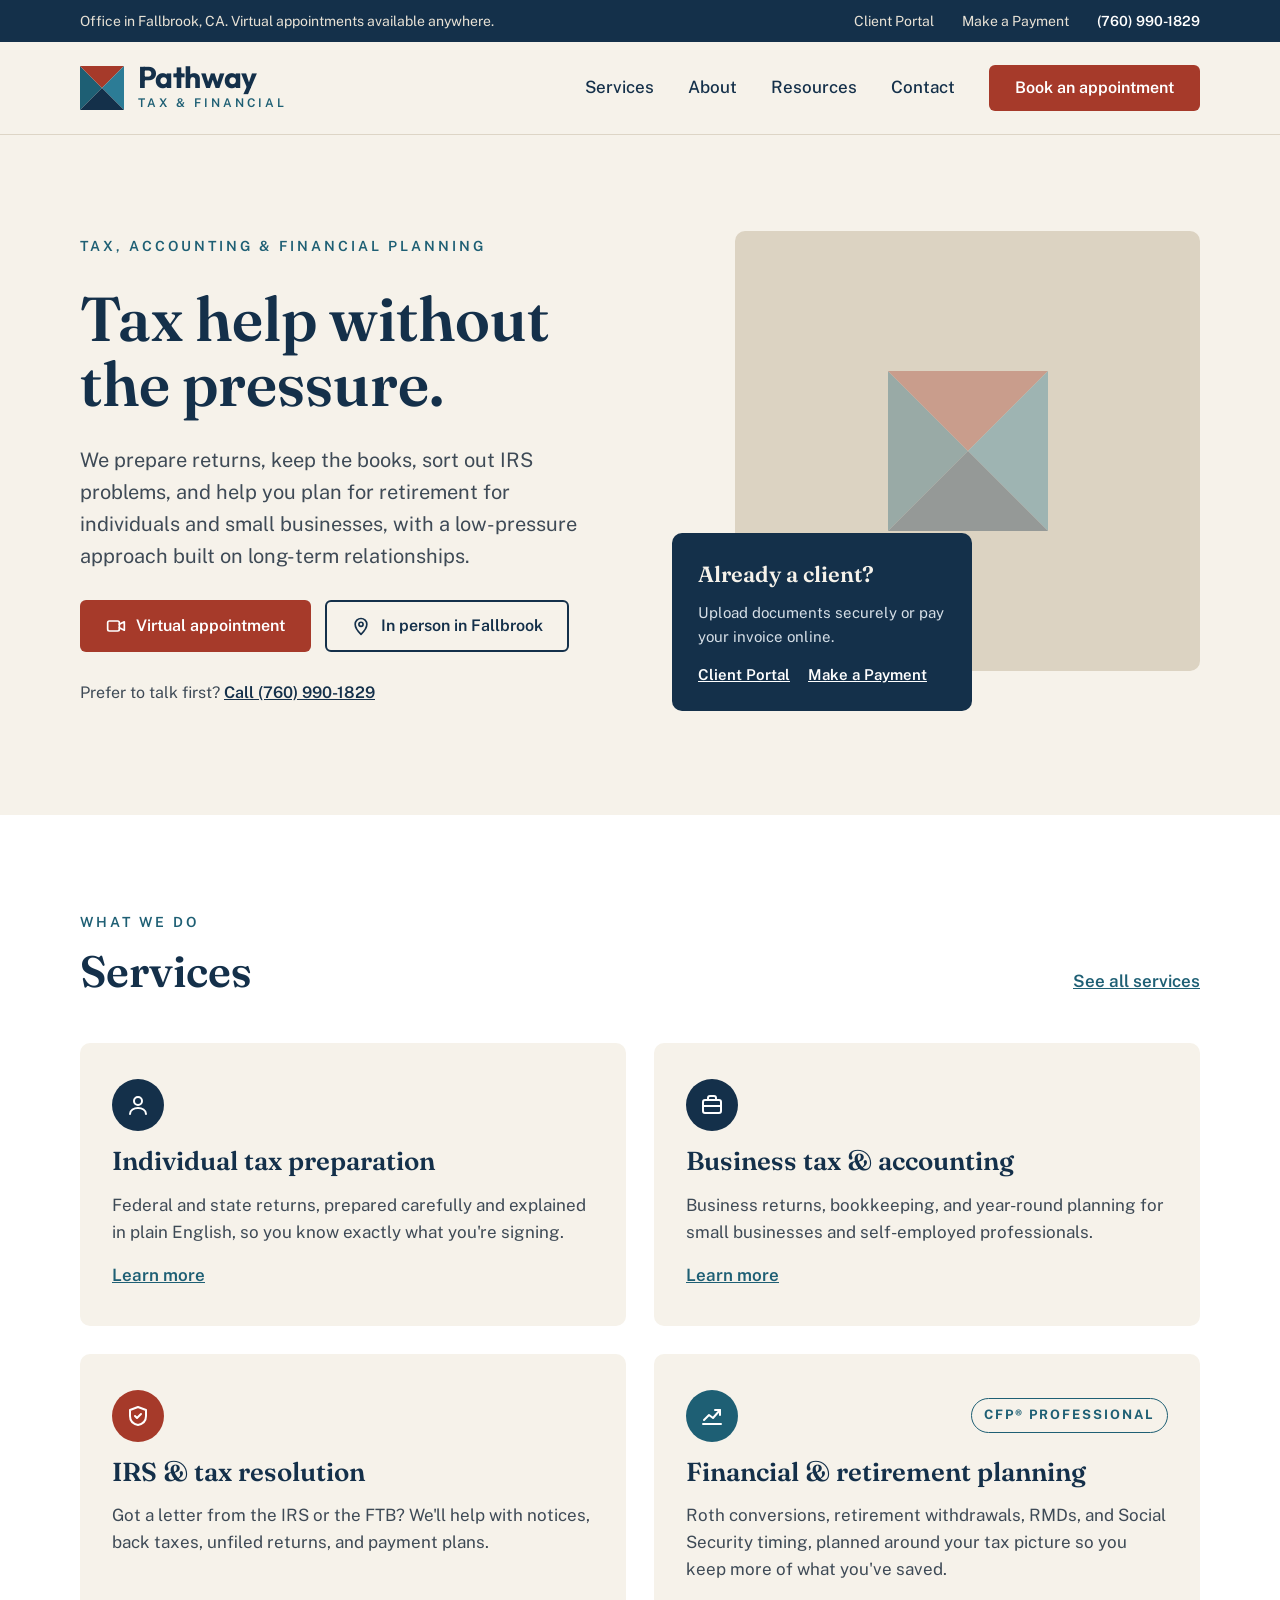
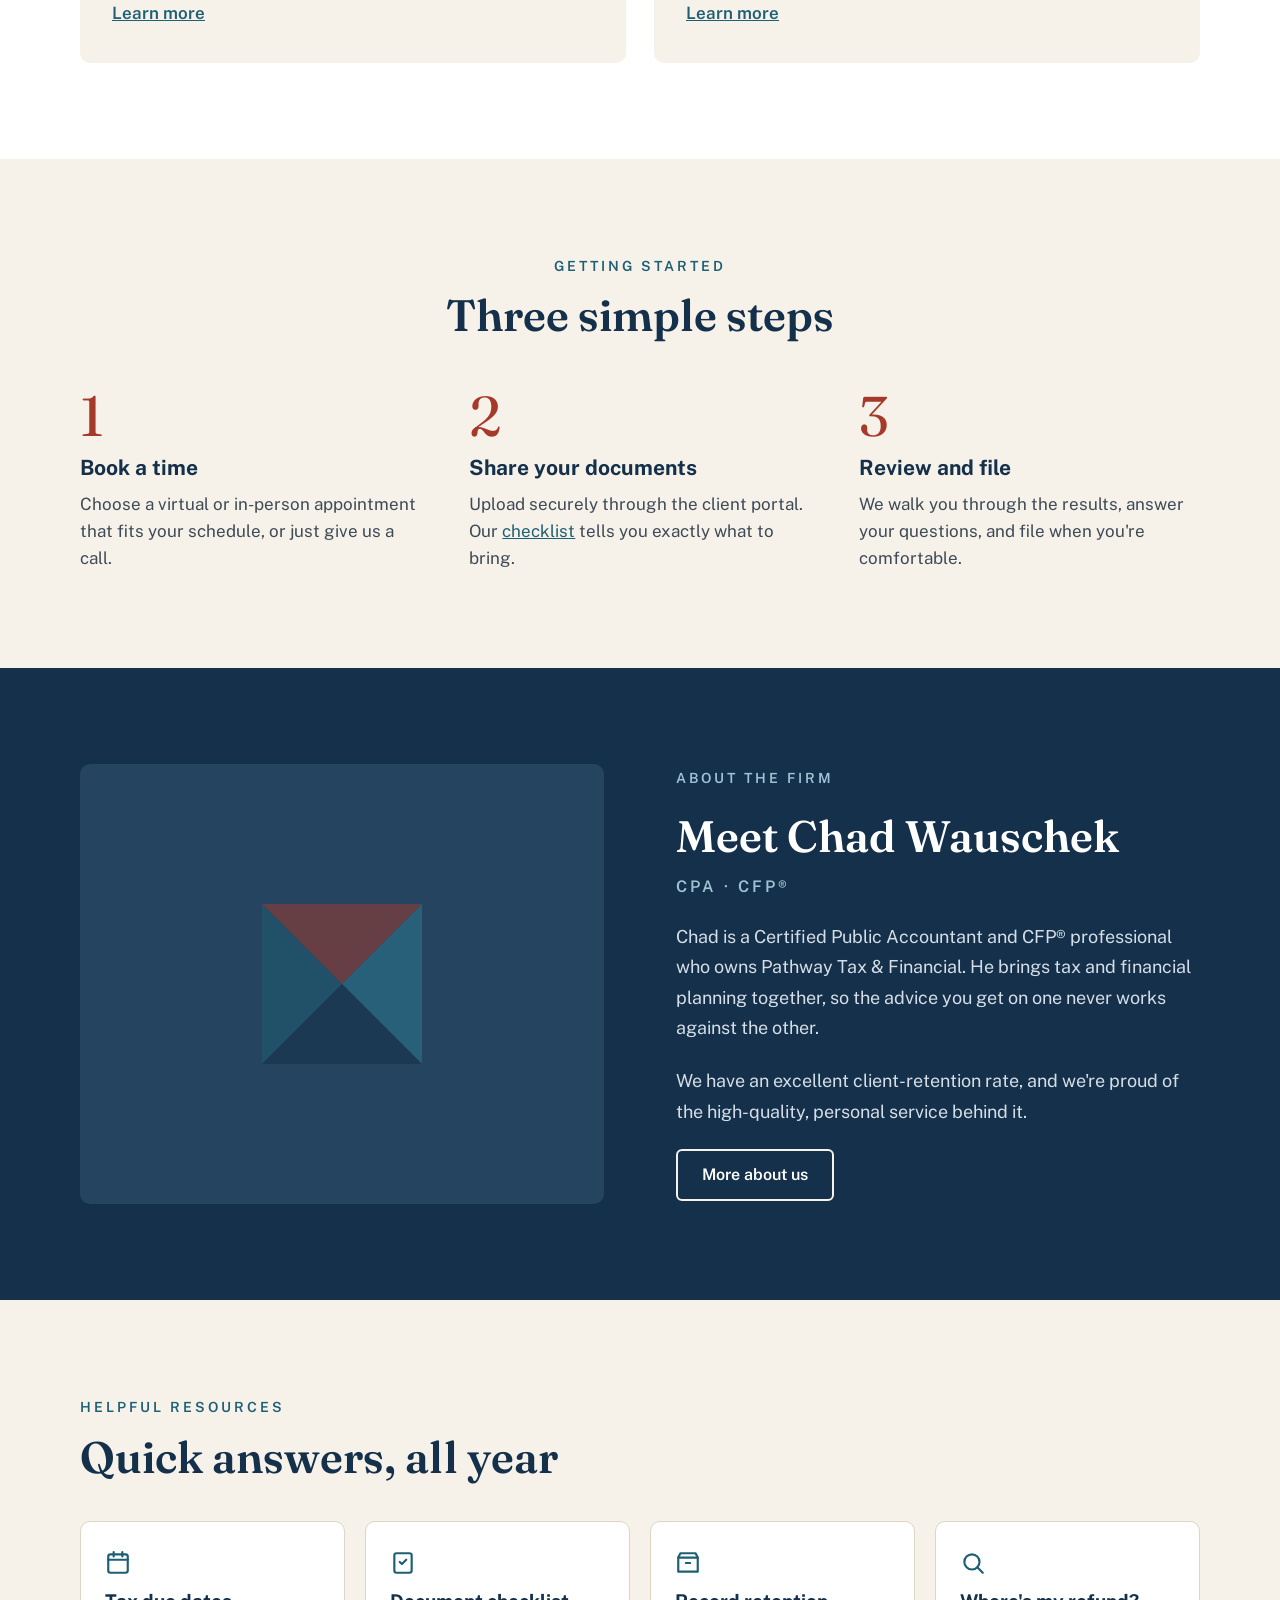
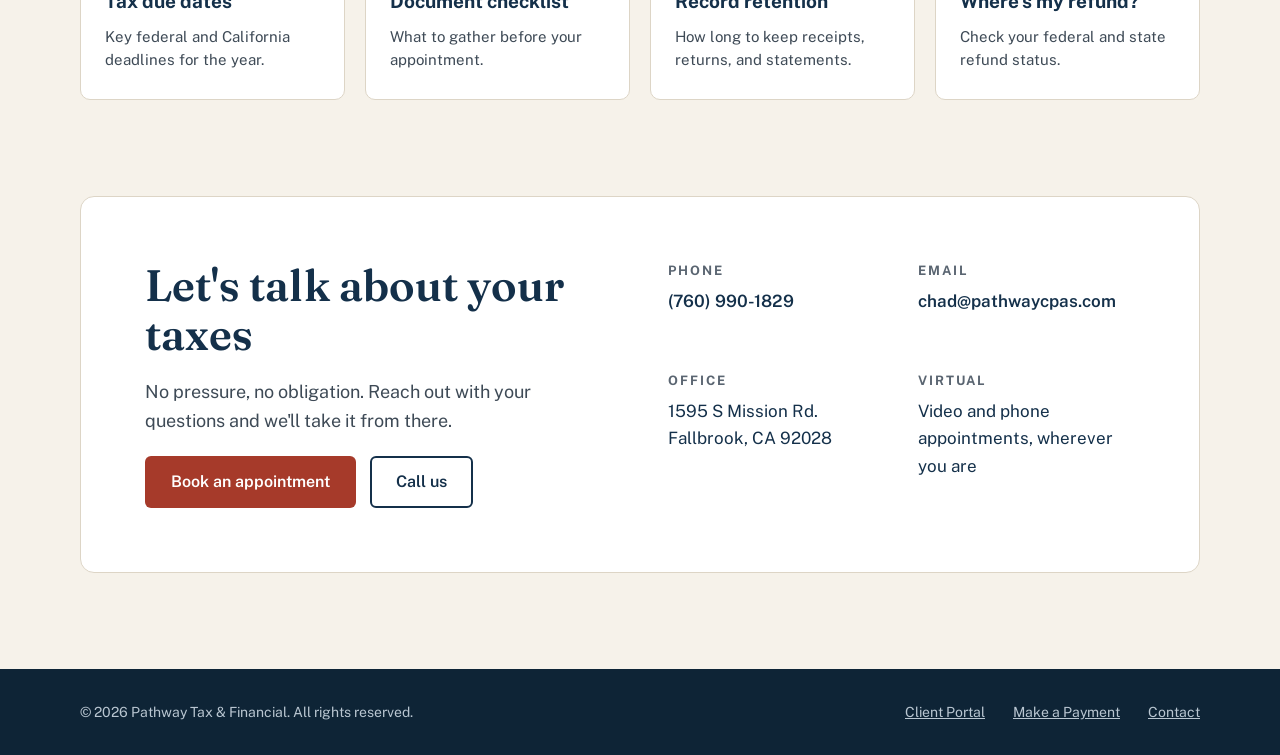
==== index.html @ 4cc6a49d "Add files via upload" ====
<!doctype html>
<html lang="en">
<head>
<meta charset="utf-8">
<meta name="viewport" content="width=device-width, initial-scale=1">
<title>Pathway Tax & Financial | CPA in Fallbrook, CA and Virtual</title>
<meta name="description" content="Tax preparation, accounting, IRS resolution, and tax-focused retirement planning from Chad Wauschek, CPA, CFP®. Office in Fallbrook, CA, with virtual appointments anywhere.">
<link rel="icon" href="images/favicon.svg" type="image/svg+xml">
<link rel="preconnect" href="https://fonts.googleapis.com">
<link rel="preconnect" href="https://fonts.gstatic.com" crossorigin>
<link rel="stylesheet" href="https://fonts.googleapis.com/css2?family=Fraunces:opsz,wght@9..144,400;9..144,600&family=Public+Sans:wght@400;500;600;700&family=Outfit:wght@700&display=swap">
<link rel="stylesheet" href="styles.css">
</head>
<body>
<div class="topbar">
  <div class="wrap">
    <span>Office in Fallbrook, CA. Virtual appointments available anywhere.</span>
    <div class="topbar-links">
      <a href="https://pathwaytax.clientportal.com">Client Portal</a>
      <a href="https://pathwaytax.clientportal.com">Make a Payment</a>
      <a class="phone" href="tel:+17609901829">(760) 990-1829</a>
    </div>
  </div>
</div>
<header class="header">
  <div class="wrap">
    <a class="logo" href="index.html" aria-label="Pathway Tax &amp; Financial home">
      <svg viewBox="0 0 44 44" aria-hidden="true"><polygon points="0,0 22,22 0,44" fill="#1E5F74"/><polygon points="0,0 22,22 44,0" fill="#A63A2A"/><polygon points="44,0 22,22 44,44" fill="#2C7C96"/><polygon points="0,44 22,22 44,44" fill="#14304A"/></svg>
      <span class="logo-text"><span class="logo-name">Pathway</span><span class="logo-sub">Tax &amp; Financial</span></span>
    </a>
    <button class="menu-toggle" type="button" aria-label="Open menu" aria-expanded="false" aria-controls="site-nav">
      <svg width="24" height="24" viewBox="0 0 24 24" fill="none" stroke="currentColor" stroke-width="2" stroke-linecap="round" aria-hidden="true"><path d="M4 7h16M4 12h16M4 17h16"/></svg>
    </button>
    <nav class="nav" id="site-nav" aria-label="Main">
      <a href="services.html">Services</a>
      <a href="about.html">About</a>
      <a href="resources.html">Resources</a>
      <a href="contact.html">Contact</a>
      <a class="btn btn--primary" href="contact.html#book">Book an appointment</a>
    </nav>
  </div>
</header>
<main>

<section class="hero">
  <div class="wrap">
    <div class="hero-copy">
      <span class="kicker">Tax, accounting &amp; financial planning</span>
      <h1>Tax help without the pressure.</h1>
      <p class="lede">We prepare returns, keep the books, sort out IRS problems, and help you plan for retirement for individuals and small businesses, with a low-pressure approach built on long-term relationships.</p>
      <div class="btn-row">
        <a class="btn btn--primary" href="contact.html#book"><svg viewBox="0 0 24 24" fill="none" stroke="currentColor" stroke-width="2" stroke-linecap="round" stroke-linejoin="round" aria-hidden="true"><rect x="2" y="6" width="14" height="12" rx="2"/><path d="M16 10l6-3v10l-6-3"/></svg>Virtual appointment</a>
        <a class="btn btn--outline" href="contact.html#book"><svg viewBox="0 0 24 24" fill="none" stroke="currentColor" stroke-width="2" stroke-linecap="round" stroke-linejoin="round" aria-hidden="true"><path d="M12 22s7-6.5 7-12a7 7 0 0 0-14 0c0 5.5 7 12 7 12z"/><circle cx="12" cy="10" r="2.5"/></svg>In person in Fallbrook</a>
      </div>
      <p class="hero-call">Prefer to talk first? <a href="tel:+17609901829">Call (760) 990-1829</a></p>
    </div>
    <div class="hero-visual">
      <div class="photo "><svg viewBox="0 0 44 44" aria-hidden="true"><polygon points="0,0 22,22 0,44" fill="#1E5F74"/><polygon points="0,0 22,22 44,0" fill="#A63A2A"/><polygon points="44,0 22,22 44,44" fill="#2C7C96"/><polygon points="0,44 22,22 44,44" fill="#14304A"/></svg><img src="images/office.jpg" alt="The Pathway Tax & Financial office" onerror="this.remove()"></div>
      <div class="client-box">
        <strong>Already a client?</strong>
        <span>Upload documents securely or pay your invoice online.</span>
        <div class="links"><a href="https://pathwaytax.clientportal.com">Client Portal</a><a href="https://pathwaytax.clientportal.com">Make a Payment</a></div>
      </div>
    </div>
  </div>
</section>

<section class="section section--white">
  <div class="wrap">
    <div class="section-head">
      <div class="stack"><span class="kicker">What we do</span><h2>Services</h2></div>
      <a href="services.html">See all services</a>
    </div>
    <div class="service-grid">
      <div class="service-card">
        <div class="icon-dot"><svg viewBox="0 0 24 24" fill="none" stroke="currentColor" stroke-width="2" stroke-linecap="round" stroke-linejoin="round" aria-hidden="true"><circle cx="12" cy="8" r="4"/><path d="M4 21c0-4 4-6 8-6s8 2 8 6"/></svg></div>
        <h3>Individual tax preparation</h3>
        <p>Federal and state returns, prepared carefully and explained in plain English, so you know exactly what you're signing.</p>
        <a href="services.html#individual">Learn more</a>
      </div>
      <div class="service-card">
        <div class="icon-dot"><svg viewBox="0 0 24 24" fill="none" stroke="currentColor" stroke-width="2" stroke-linecap="round" stroke-linejoin="round" aria-hidden="true"><rect x="3" y="7" width="18" height="13" rx="2"/><path d="M8 7V5a2 2 0 0 1 2-2h4a2 2 0 0 1 2 2v2"/><path d="M3 13h18"/></svg></div>
        <h3>Business tax &amp; accounting</h3>
        <p>Business returns, bookkeeping, and year-round planning for small businesses and self-employed professionals.</p>
        <a href="services.html#business">Learn more</a>
      </div>
      <div class="service-card">
        <div class="icon-dot icon-dot--accent"><svg viewBox="0 0 24 24" fill="none" stroke="currentColor" stroke-width="2" stroke-linecap="round" stroke-linejoin="round" aria-hidden="true"><path d="M12 3l8 3v6c0 5-3.5 8-8 9-4.5-1-8-4-8-9V6z"/><path d="M9 12l2 2 4-4"/></svg></div>
        <h3>IRS &amp; tax resolution</h3>
        <p>Got a letter from the IRS or the FTB? We'll help with notices, back taxes, unfiled returns, and payment plans.</p>
        <a href="services.html#resolution">Learn more</a>
      </div>
      <div class="service-card">
        <div class="card-top"><div class="icon-dot icon-dot--teal"><svg viewBox="0 0 24 24" fill="none" stroke="currentColor" stroke-width="2" stroke-linecap="round" stroke-linejoin="round" aria-hidden="true"><path d="M3 20h18"/><path d="M4 16l5-5 4 3 7-8"/><path d="M15 6h5v5"/></svg></div><span class="badge">CFP® PROFESSIONAL</span></div>
        <h3>Financial &amp; retirement planning</h3>
        <p>Roth conversions, retirement withdrawals, RMDs, and Social Security timing, planned around your tax picture so you keep more of what you've saved.</p>
        <a href="services.html#planning">Learn more</a>
      </div>
    </div>
  </div>
</section>

<section class="section">
  <div class="wrap">
    <div class="stack steps-head"><span class="kicker">Getting started</span><h2>Three simple steps</h2></div>
    <div class="steps">
      <div class="step"><span class="step-num">1</span><h3>Book a time</h3><p>Choose a virtual or in-person appointment that fits your schedule, or just give us a call.</p></div>
      <div class="step"><span class="step-num">2</span><h3>Share your documents</h3><p>Upload securely through the client portal. Our <a href="resources.html#checklist">checklist</a> tells you exactly what to bring.</p></div>
      <div class="step"><span class="step-num">3</span><h3>Review and file</h3><p>We walk you through the results, answer your questions, and file when you're comfortable.</p></div>
    </div>
  </div>
</section>

<section class="section section--navy about">
  <div class="wrap">
    <div class="photo "><svg viewBox="0 0 44 44" aria-hidden="true"><polygon points="0,0 22,22 0,44" fill="#1E5F74"/><polygon points="0,0 22,22 44,0" fill="#A63A2A"/><polygon points="44,0 22,22 44,44" fill="#2C7C96"/><polygon points="0,44 22,22 44,44" fill="#14304A"/></svg><img src="images/headshot.jpg" alt="Chad Wauschek, CPA, CFP®" onerror="this.remove()"></div>
    <div class="about-copy">
      <span class="kicker">About the firm</span>
      <h2>Meet Chad Wauschek</h2>
      <span class="creds">CPA &middot; CFP®</span>
      <p>Chad is a Certified Public Accountant and CFP® professional who owns Pathway Tax &amp; Financial. He brings tax and financial planning together, so the advice you get on one never works against the other.</p>
      <p>We have an excellent client-retention rate, and we're proud of the high-quality, personal service behind it.</p>
      <a class="btn btn--light" href="about.html">More about us</a>
    </div>
  </div>
</section>

<section class="section">
  <div class="wrap">
    <div class="stack"><span class="kicker">Helpful resources</span><h2>Quick answers, all year</h2></div>
    <div class="resource-grid">
      <a class="resource" href="resources.html#due-dates"><svg viewBox="0 0 24 24" fill="none" stroke="#1E5F74" stroke-width="2" stroke-linecap="round" stroke-linejoin="round" aria-hidden="true"><rect x="3" y="4" width="18" height="17" rx="2"/><path d="M3 9h18M8 2v4M16 2v4"/></svg><strong>Tax due dates</strong><span>Key federal and California deadlines for the year.</span></a>
      <a class="resource" href="resources.html#checklist"><svg viewBox="0 0 24 24" fill="none" stroke="#1E5F74" stroke-width="2" stroke-linecap="round" stroke-linejoin="round" aria-hidden="true"><path d="M9 11l2 2 4-4"/><rect x="4" y="3" width="16" height="18" rx="2"/></svg><strong>Document checklist</strong><span>What to gather before your appointment.</span></a>
      <a class="resource" href="resources.html#records"><svg viewBox="0 0 24 24" fill="none" stroke="#1E5F74" stroke-width="2" stroke-linecap="round" stroke-linejoin="round" aria-hidden="true"><path d="M3 7h18v13H3z"/><path d="M3 7l2-4h14l2 4M10 12h4"/></svg><strong>Record retention</strong><span>How long to keep receipts, returns, and statements.</span></a>
      <a class="resource" href="resources.html#refunds"><svg viewBox="0 0 24 24" fill="none" stroke="#1E5F74" stroke-width="2" stroke-linecap="round" stroke-linejoin="round" aria-hidden="true"><circle cx="11" cy="11" r="7"/><path d="M21 21l-5-5"/></svg><strong>Where's my refund?</strong><span>Check your federal and state refund status.</span></a>
    </div>
  </div>
</section>

<section class="contact-band">
  <div class="wrap">
    <div class="contact-card">
      <div class="lead">
        <h2>Let's talk about your taxes</h2>
        <p>No pressure, no obligation. Reach out with your questions and we'll take it from there.</p>
        <div class="btn-row">
          <a class="btn btn--primary" href="contact.html#book">Book an appointment</a>
          <a class="btn btn--outline" href="tel:+17609901829">Call us</a>
        </div>
      </div>
      <div class="contact-facts">
  <div class="fact"><span class="fact-label">Phone</span><a href="tel:+17609901829">(760) 990-1829</a></div>
  <div class="fact"><span class="fact-label">Email</span><a href="mailto:chad@pathwaycpas.com">chad@pathwaycpas.com</a></div>
  <div class="fact"><span class="fact-label">Office</span><span>1595 S Mission Rd.<br>Fallbrook, CA 92028</span></div>
  <div class="fact"><span class="fact-label">Virtual</span><span>Video and phone appointments, wherever you are</span></div>
</div>
    </div>
  </div>
</section>
</main>
<footer class="footer">
  <div class="wrap">
    <span>&copy; <span id="year">2026</span> Pathway Tax &amp; Financial. All rights reserved.</span>
    <div class="footer-links">
      <a href="https://pathwaytax.clientportal.com">Client Portal</a>
      <a href="https://pathwaytax.clientportal.com">Make a Payment</a>
      <a href="contact.html">Contact</a>
    </div>
  </div>
</footer>
<script>
  (function () {
    var btn = document.querySelector('.menu-toggle');
    var nav = document.getElementById('site-nav');
    btn.addEventListener('click', function () {
      var open = nav.classList.toggle('open');
      btn.setAttribute('aria-expanded', open ? 'true' : 'false');
      btn.setAttribute('aria-label', open ? 'Close menu' : 'Open menu');
    });
    document.getElementById('year').textContent = new Date().getFullYear();
  })();
</script>
</body>
</html>
---- styles.css ----
/* Pathway Tax & Financial — site styles */

:root {
  --ink: #14304A;
  --ink-deep: #0E2436;
  --teal: #1E5F74;
  --teal-light: #9FC3D2;
  --accent: #A63A2A;
  --accent-dark: #8A2F21;
  --ground: #F6F2EA;
  --sand: #DCD3C2;
  --line: #DDD5C6;
  --body: #3E4A56;
  --muted: #5A6571;
  --white: #FFFFFF;
  --serif: 'Fraunces', Georgia, 'Times New Roman', serif;
  --sans: 'Public Sans', 'Helvetica Neue', Arial, sans-serif;
  --logo: 'Outfit', 'Public Sans', Arial, sans-serif;
  --wrap: 1120px;
}

*, *::before, *::after { box-sizing: border-box; }
html { -webkit-text-size-adjust: 100%; }
body {
  margin: 0;
  background: var(--ground);
  color: var(--ink);
  font-family: var(--sans);
  font-size: 17px;
  line-height: 1.6;
}
img { max-width: 100%; display: block; }
a { color: var(--teal); }
a:hover { color: var(--ink); }
:focus-visible { outline: 3px solid var(--teal); outline-offset: 3px; }

h1, h2, h3 { font-family: var(--serif); font-weight: 600; line-height: 1.1; margin: 0; }
h1 { font-size: clamp(40px, 5.2vw, 62px); line-height: 1.05; }
h2 { font-size: clamp(30px, 3.6vw, 44px); }
h3 { font-size: clamp(22px, 2.2vw, 26px); }
p { margin: 0; }

.wrap { width: 100%; max-width: calc(var(--wrap) + 160px); margin: 0 auto; padding: 0 80px; }
.section { padding: 96px 0; }
.section--white { background: var(--white); }
.section--navy { background: var(--ink); color: var(--ground); }
.kicker { font-size: 14px; letter-spacing: 3px; text-transform: uppercase; font-weight: 600; color: var(--teal); }
.section--navy .kicker { color: var(--teal-light); }
.stack { display: flex; flex-direction: column; gap: 14px; }
.lede { font-size: 20px; color: var(--body); max-width: 560px; }

/* Buttons */
.btn {
  display: inline-flex; align-items: center; justify-content: center; gap: 10px;
  min-height: 52px; padding: 0 24px; border-radius: 6px;
  font-weight: 600; font-size: 16px; text-decoration: none; border: 2px solid transparent;
}
.btn svg { width: 20px; height: 20px; flex-shrink: 0; }
.btn--primary { background: var(--accent); color: var(--white); }
.btn--primary:hover { background: var(--accent-dark); color: var(--white); }
.btn--outline { border-color: var(--ink); color: var(--ink); background: transparent; }
.btn--outline:hover { background: var(--ink); color: var(--white); }
.btn--light { border-color: var(--ground); color: var(--white); }
.btn--light:hover { background: var(--ground); color: var(--ink); }
.btn-row { display: flex; gap: 14px; flex-wrap: wrap; }

/* Top bar */
.topbar { background: var(--ink); color: #E8E2D6; font-size: 14px; }
.topbar .wrap { display: flex; justify-content: space-between; align-items: center; gap: 20px; padding-top: 10px; padding-bottom: 10px; }
.topbar a { color: #E8E2D6; text-decoration: none; }
.topbar a:hover { color: var(--white); text-decoration: underline; }
.topbar-links { display: flex; gap: 28px; align-items: center; }
.topbar .phone { color: var(--white); font-weight: 600; }

/* Header */
.header { border-bottom: 1px solid var(--line); background: var(--ground); position: relative; }
.header .wrap { display: flex; justify-content: space-between; align-items: center; padding-top: 20px; padding-bottom: 20px; }
.logo { display: flex; align-items: center; gap: 14px; text-decoration: none; color: var(--ink); }
.logo svg { width: 44px; height: 44px; flex-shrink: 0; }
.logo-text { display: flex; flex-direction: column; gap: 2px; }
.logo-name { font-family: var(--logo); font-size: 30px; font-weight: 700; letter-spacing: -0.6px; line-height: 1; }
.logo-sub { font-size: 12px; letter-spacing: 3px; text-transform: uppercase; color: var(--teal); font-weight: 600; }
.nav { display: flex; gap: 34px; align-items: center; font-weight: 500; }
.nav a { color: var(--ink); text-decoration: none; }
.nav a:hover, .nav a[aria-current="page"] { text-decoration: underline; text-underline-offset: 6px; text-decoration-thickness: 2px; text-decoration-color: var(--accent); }
.nav .btn { color: var(--white); text-decoration: none; min-height: 46px; }
.menu-toggle { display: none; }

/* Hero */
.hero { padding: 96px 0 104px; }
.hero .wrap { display: grid; grid-template-columns: repeat(2, minmax(0, 1fr)); gap: 64px; align-items: center; }
.hero-copy { display: flex; flex-direction: column; gap: 28px; }
.hero-call { font-size: 16px; color: var(--body); }
.hero-call a { color: var(--ink); font-weight: 600; }
.hero-visual { position: relative; min-height: 480px; }
.photo {
  position: relative; overflow: hidden; border-radius: 10px; background: var(--sand);
  display: flex; align-items: center; justify-content: center;
}
.photo > svg { width: 38%; max-width: 160px; opacity: 0.35; }
.photo img { position: absolute; inset: 0; width: 100%; height: 100%; object-fit: cover; }
.hero .photo { position: absolute; top: 0; right: 0; width: 88%; height: 440px; }
.client-box {
  position: absolute; bottom: 0; left: 0; width: 300px; padding: 24px 26px; border-radius: 10px;
  background: var(--ink); color: var(--ground); display: flex; flex-direction: column; gap: 8px;
}
.client-box strong { font-family: var(--serif); font-size: 22px; font-weight: 600; }
.client-box span { font-size: 15px; color: #D5DEE6; }
.client-box .links { display: flex; gap: 18px; margin-top: 6px; font-weight: 600; font-size: 15px; }
.client-box a { color: var(--white); }

/* Services */
.section-head { display: flex; justify-content: space-between; align-items: flex-end; gap: 40px; margin-bottom: 48px; }
.section-head a { font-weight: 600; }
.service-grid { display: grid; grid-template-columns: repeat(2, minmax(0, 1fr)); gap: 28px; }
.service-card { display: flex; flex-direction: column; gap: 16px; padding: 36px 32px; background: var(--ground); border-radius: 10px; }
.service-card p { color: var(--body); }
.service-card > a { font-weight: 600; margin-top: auto; }
.icon-dot { width: 52px; height: 52px; border-radius: 26px; background: var(--ink); color: var(--white); display: flex; align-items: center; justify-content: center; }
.icon-dot svg { width: 24px; height: 24px; }
.icon-dot--accent { background: var(--accent); }
.icon-dot--teal { background: var(--teal); }
.card-top { display: flex; justify-content: space-between; align-items: center; gap: 12px; }
.badge { font-size: 13px; letter-spacing: 2px; font-weight: 700; color: var(--teal); padding: 6px 12px; border: 1px solid var(--teal); border-radius: 999px; white-space: nowrap; }

/* Steps */
.steps-head { text-align: center; margin-bottom: 48px; align-items: center; }
.steps { display: grid; grid-template-columns: repeat(3, minmax(0, 1fr)); gap: 48px; }
.step { display: flex; flex-direction: column; gap: 12px; }
.step-num { font-family: var(--serif); font-size: 56px; color: var(--accent); line-height: 1; }
.step h3 { font-family: var(--sans); font-size: 21px; font-weight: 700; }
.step p { color: var(--body); }

/* About */
.about .wrap { display: grid; grid-template-columns: repeat(2, minmax(0, 1fr)); gap: 72px; align-items: center; }
.about .photo { height: 440px; background: #25445F; }
.about .photo > svg { opacity: 0.5; }
.about-copy { display: flex; flex-direction: column; gap: 22px; }
.about-copy h2 { color: var(--white); }
.creds { margin-top: -8px; font-size: 16px; letter-spacing: 3px; font-weight: 600; color: var(--teal-light); }
.about-copy p { font-size: 18px; line-height: 1.7; color: #D5DEE6; }
.about-copy .btn { align-self: flex-start; }

/* Resources */
.resource-grid { display: grid; grid-template-columns: repeat(4, minmax(0, 1fr)); gap: 20px; margin-top: 40px; }
.resource {
  display: flex; flex-direction: column; gap: 10px; padding: 28px 24px; background: var(--white);
  border: 1px solid var(--line); border-radius: 10px; text-decoration: none; color: var(--ink);
}
.resource:hover { border-color: var(--teal); color: var(--ink); }
.resource svg { width: 26px; height: 26px; }
.resource strong { font-size: 19px; }
.resource span { font-size: 15px; line-height: 1.5; color: var(--body); }

/* Contact band */
.contact-band { padding: 0 0 96px; }
.contact-card {
  display: grid; grid-template-columns: repeat(2, minmax(0, 1fr)); gap: 56px; padding: 64px;
  background: var(--white); border: 1px solid var(--line); border-radius: 14px;
}
.contact-card .lead { display: flex; flex-direction: column; gap: 20px; }
.contact-card .lead p { font-size: 18px; color: var(--body); }
.contact-facts { display: grid; grid-template-columns: repeat(2, minmax(0, 1fr)); gap: 28px 32px; }
.fact { display: flex; flex-direction: column; gap: 6px; }
.fact-label { font-size: 13px; letter-spacing: 2px; text-transform: uppercase; font-weight: 700; color: var(--muted); }
.fact a { color: var(--ink); font-weight: 600; text-decoration: none; overflow-wrap: anywhere; }
.fact a:hover { text-decoration: underline; }
.fact small { color: var(--muted); font-size: 15px; }

/* Inner pages */
.page-head { padding: 80px 0 64px; border-bottom: 1px solid var(--line); }
.page-head .wrap { display: flex; flex-direction: column; gap: 18px; }
.detail { display: grid; grid-template-columns: minmax(0, 5fr) minmax(0, 7fr); gap: 64px; padding: 72px 0; border-bottom: 1px solid var(--line); }
.detail:last-child { border-bottom: 0; }
.detail-intro { display: flex; flex-direction: column; gap: 16px; }
.detail-intro p { color: var(--body); }
.detail-body { display: flex; flex-direction: column; gap: 20px; color: var(--body); }
.detail-body h3 { color: var(--ink); font-family: var(--sans); font-size: 19px; font-weight: 700; }
.ticks { list-style: none; margin: 0; padding: 0; display: grid; gap: 12px; }
.ticks li { position: relative; padding-left: 30px; }
.ticks li::before {
  content: ""; position: absolute; left: 2px; top: 9px; width: 14px; height: 8px;
  border-left: 2px solid var(--teal); border-bottom: 2px solid var(--teal); transform: rotate(-45deg);
}
.table-wrap { overflow-x: auto; }
table { width: 100%; border-collapse: collapse; font-size: 16px; }
th, td { text-align: left; padding: 12px 14px; border-bottom: 1px solid var(--line); vertical-align: top; }
th { color: var(--ink); font-weight: 700; background: var(--ground); }
.note { font-size: 15px; color: var(--muted); }
.cta-strip { background: var(--ink); color: var(--ground); padding: 64px 0; }
.cta-strip .wrap { display: flex; justify-content: space-between; align-items: center; gap: 32px; flex-wrap: wrap; }
.cta-strip h2 { color: var(--white); font-size: clamp(26px, 3vw, 36px); }

/* Footer */
.footer { background: var(--ink-deep); color: #B9C6D1; font-size: 14px; }
.footer .wrap { display: flex; justify-content: space-between; align-items: center; gap: 20px; padding-top: 32px; padding-bottom: 32px; flex-wrap: wrap; }
.footer a { color: #B9C6D1; }
.footer a:hover { color: var(--white); }
.footer-links { display: flex; gap: 28px; flex-wrap: wrap; }

/* Tablet */
@media (max-width: 1000px) {
  .wrap { padding: 0 32px; }
  .nav { gap: 22px; }
  .hero .wrap, .about .wrap, .contact-card, .detail { grid-template-columns: 1fr; gap: 40px; }
  .hero-visual { min-height: 0; display: flex; flex-direction: column; gap: 20px; }
  .hero .photo, .client-box { position: static; width: 100%; }
  .hero .photo { height: 320px; }
  .resource-grid { grid-template-columns: repeat(2, minmax(0, 1fr)); }
  .contact-card { padding: 40px; }
}

/* Phone */
@media (max-width: 760px) {
  body { font-size: 16px; }
  .wrap { padding: 0 20px; }
  .section { padding: 56px 0; }
  .topbar { display: none; }
  .header .wrap { padding-top: 12px; padding-bottom: 12px; }
  .logo svg { width: 32px; height: 32px; }
  .logo-name { font-size: 23px; letter-spacing: -0.4px; }
  .logo-sub { font-size: 10px; letter-spacing: 2px; }
  .menu-toggle {
    display: flex; align-items: center; justify-content: center; width: 44px; height: 44px;
    background: transparent; border: 0; color: var(--ink); padding: 0; cursor: pointer;
  }
  .nav {
    display: none; position: absolute; top: 100%; left: 0; right: 0; z-index: 10;
    flex-direction: column; align-items: stretch; gap: 0; padding: 8px 20px 20px;
    background: var(--ground); border-bottom: 1px solid var(--line);
  }
  .nav.open { display: flex; }
  .nav a { padding: 14px 0; border-bottom: 1px solid var(--line); }
  .nav .btn { margin-top: 14px; border-bottom: 0; }
  .hero { padding: 40px 0 48px; }
  .hero-copy { gap: 20px; }
  .lede { font-size: 17px; }
  .btn-row { flex-direction: column; }
  .btn-row .btn { width: 100%; }
  .hero .photo { height: 240px; }
  .section-head { flex-direction: column; align-items: flex-start; gap: 12px; margin-bottom: 28px; }
  .service-grid, .steps, .resource-grid, .contact-facts { grid-template-columns: 1fr; }
  .service-grid { gap: 16px; }
  .service-card { padding: 26px 22px; }
  .steps { gap: 28px; }
  .step-num { font-size: 40px; }
  .about .photo { height: 240px; }
  .contact-band { padding-bottom: 56px; }
  .contact-card { padding: 28px 22px; }
  .page-head { padding: 48px 0 40px; }
  .detail { padding: 48px 0; }
  .footer .wrap { flex-direction: column; align-items: flex-start; }
}

@media (prefers-reduced-motion: reduce) {
  * { transition: none !important; }
}
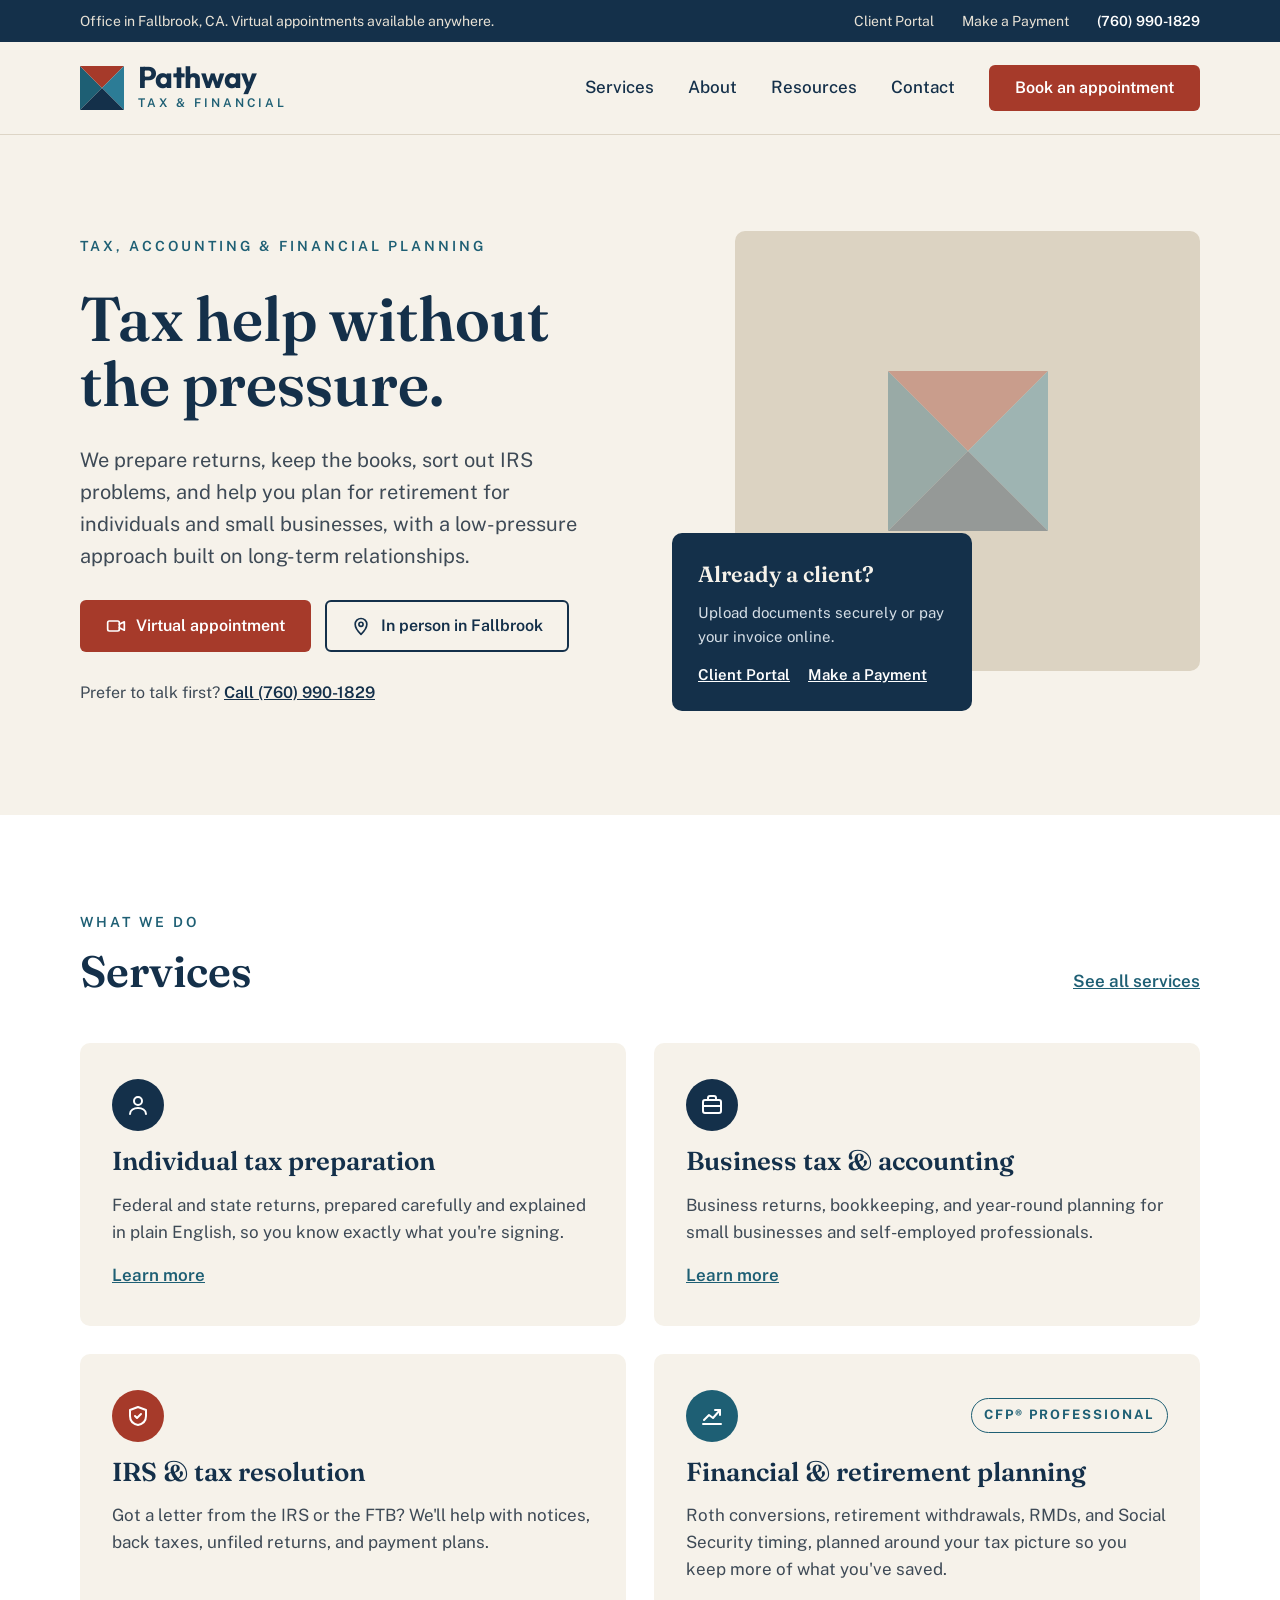
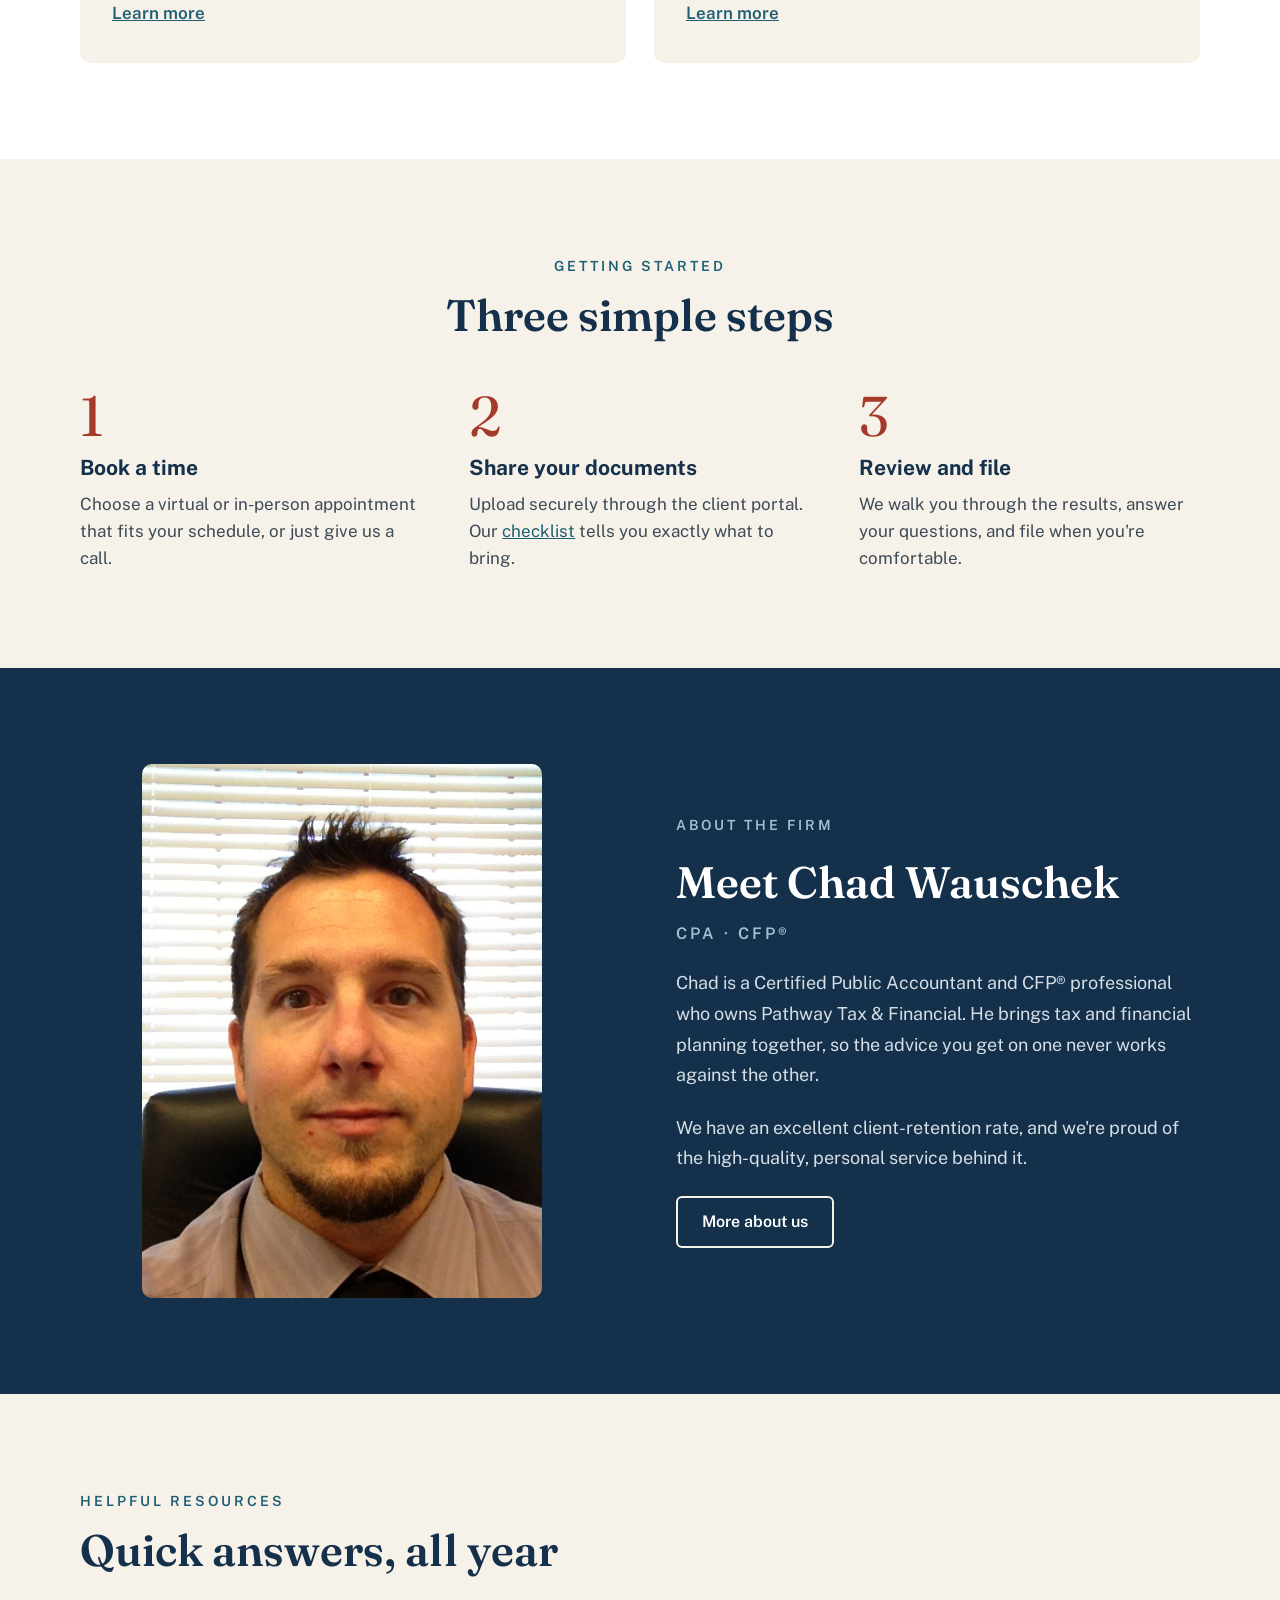
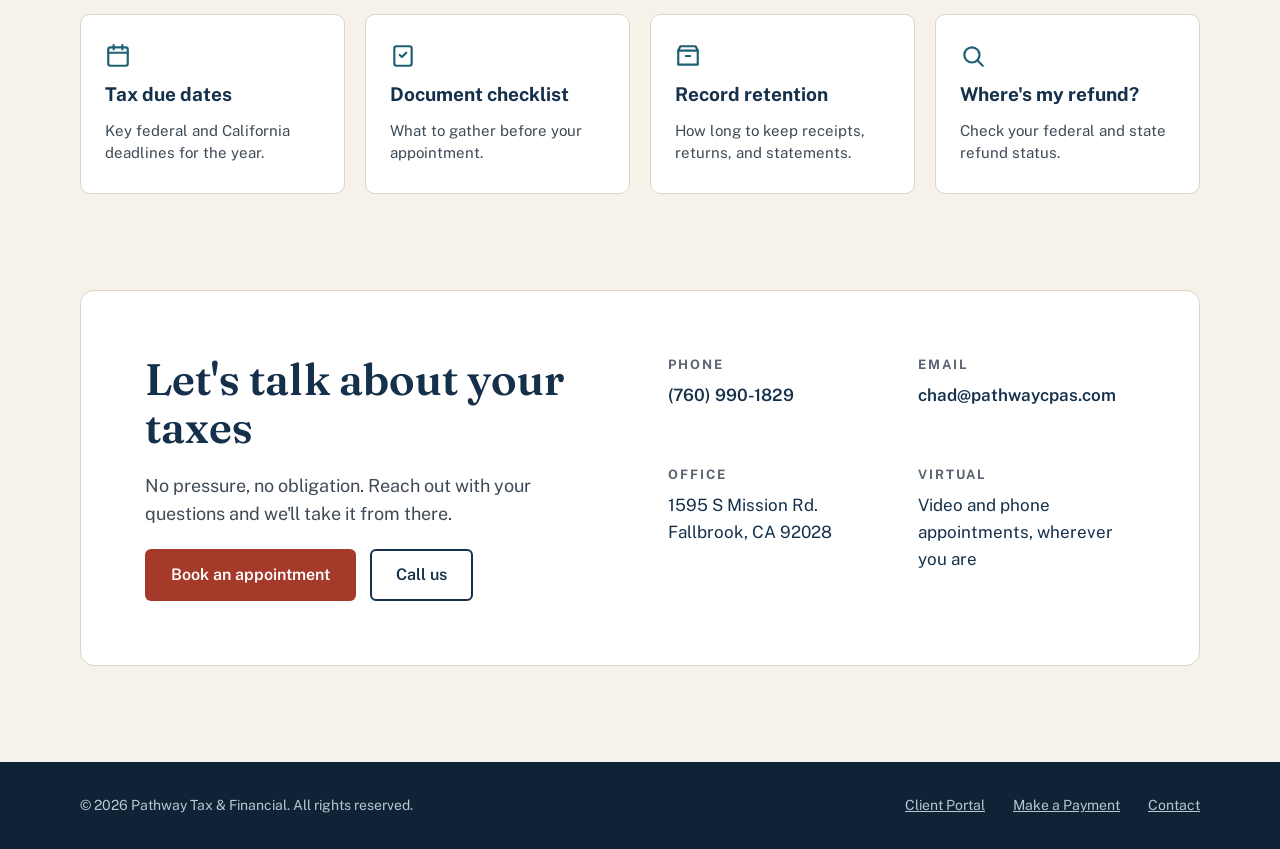
==== commit d76b189d: "Add files via upload" ====
--- a/index.html
+++ b/index.html
@@ -17,7 +17,7 @@
     <span>Office in Fallbrook, CA. Virtual appointments available anywhere.</span>
     <div class="topbar-links">
       <a href="https://pathwaytax.clientportal.com">Client Portal</a>
-      <a href="https://pathwaytax.clientportal.com">Make a Payment</a>
+      <a href="https://connect.ebizcharge.net/EbizLogin.aspx/PathwayTaxFinancial">Make a Payment</a>
       <a class="phone" href="tel:+17609901829">(760) 990-1829</a>
     </div>
   </div>
@@ -59,7 +59,7 @@
       <div class="client-box">
         <strong>Already a client?</strong>
         <span>Upload documents securely or pay your invoice online.</span>
-        <div class="links"><a href="https://pathwaytax.clientportal.com">Client Portal</a><a href="https://pathwaytax.clientportal.com">Make a Payment</a></div>
+        <div class="links"><a href="https://pathwaytax.clientportal.com">Client Portal</a><a href="https://connect.ebizcharge.net/EbizLogin.aspx/PathwayTaxFinancial">Make a Payment</a></div>
       </div>
     </div>
   </div>
@@ -163,7 +163,7 @@
     <span>&copy; <span id="year">2026</span> Pathway Tax &amp; Financial. All rights reserved.</span>
     <div class="footer-links">
       <a href="https://pathwaytax.clientportal.com">Client Portal</a>
-      <a href="https://pathwaytax.clientportal.com">Make a Payment</a>
+      <a href="https://connect.ebizcharge.net/EbizLogin.aspx/PathwayTaxFinancial">Make a Payment</a>
       <a href="contact.html">Contact</a>
     </div>
   </div>
--- a/styles.css
+++ b/styles.css
@@ -133,7 +133,8 @@
 
 /* About */
 .about .wrap { display: grid; grid-template-columns: repeat(2, minmax(0, 1fr)); gap: 72px; align-items: center; }
-.about .photo { height: 440px; background: #25445F; }
+.about .photo { width: 100%; max-width: 400px; aspect-ratio: 3 / 4; justify-self: center; background: #25445F; }
+.about .photo img { object-position: center 30%; }
 .about .photo > svg { opacity: 0.5; }
 .about-copy { display: flex; flex-direction: column; gap: 22px; }
 .about-copy h2 { color: var(--white); }
@@ -244,7 +245,7 @@
   .service-card { padding: 26px 22px; }
   .steps { gap: 28px; }
   .step-num { font-size: 40px; }
-  .about .photo { height: 240px; }
+  .about .photo { max-width: 300px; }
   .contact-band { padding-bottom: 56px; }
   .contact-card { padding: 28px 22px; }
   .page-head { padding: 48px 0 40px; }
